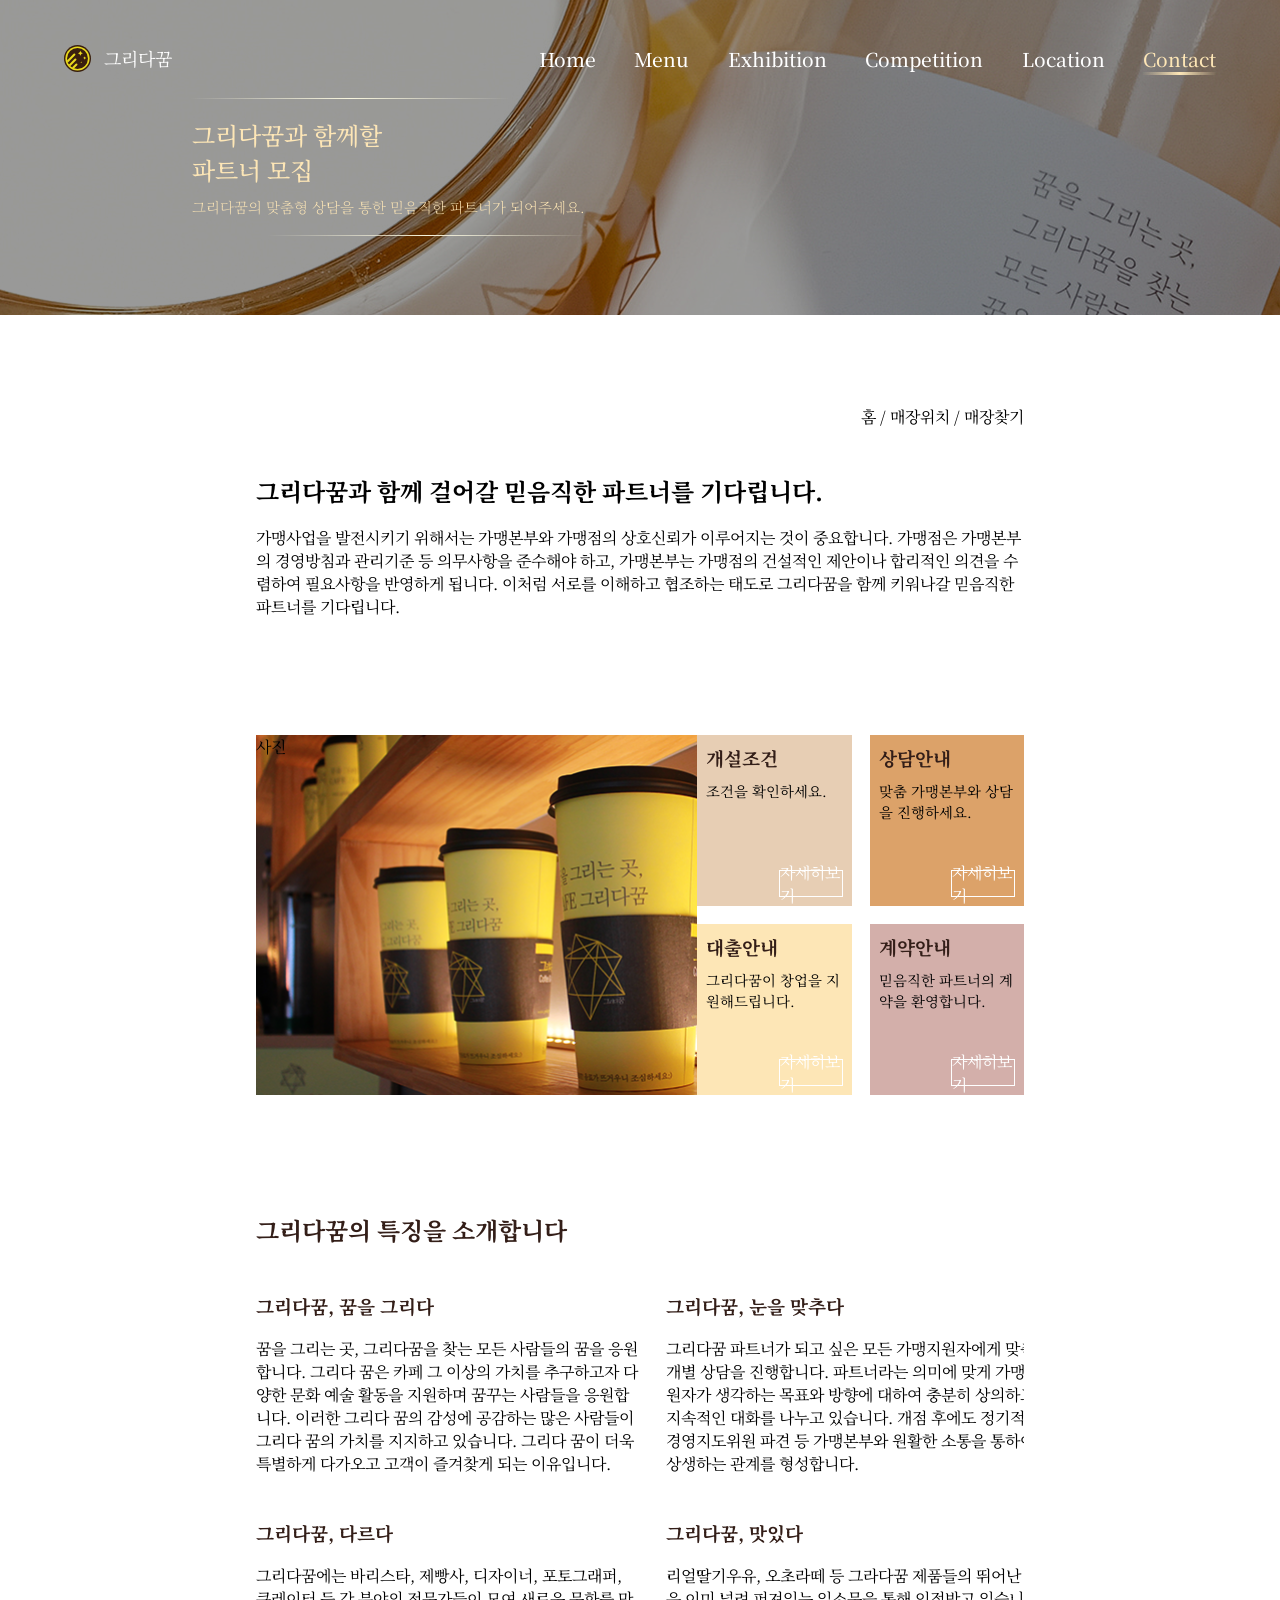
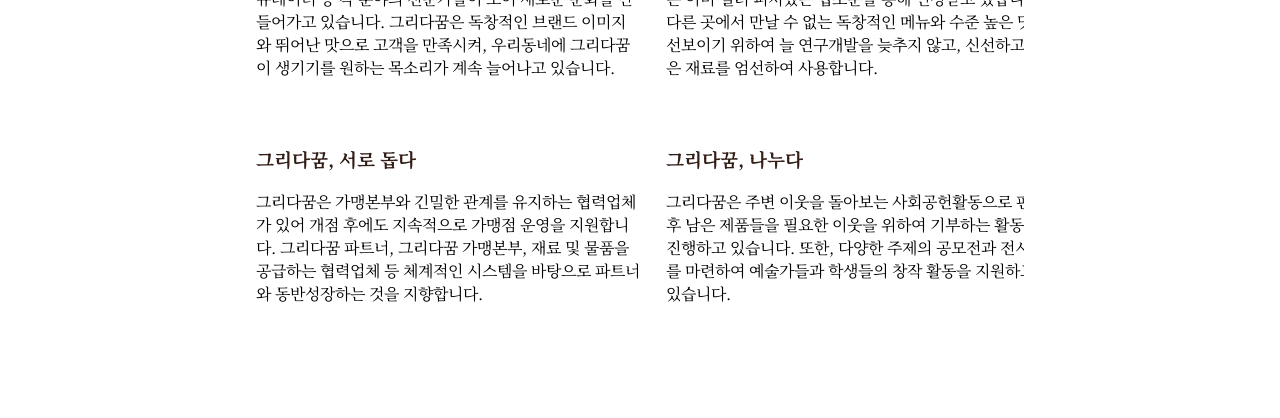
==== contact.html @ 15a51253 "경로변경" ====
<!DOCTYPE html>
<html lang="en">
<head>
  <meta charset="UTF-8">
  <meta http-equiv="X-UA-Compatible" content="IE=edge">
  <meta name="viewport" content="width=device-width, initial-scale=1.0">
  <title>Document</title>
  <link rel="stylesheet" href="./css/form.css">
  <link rel="stylesheet" href="./css/contact.css">
</head>
<body>
  <header>
    <nav>
      <div id="title">
        <div>
          <img src="./css/image/cafe_logo.svg" alt="">
        </div>
        <h1>그리다꿈</h1>
      </div>
      <ul id="menu">
          <li>
            <h2>
              <a href="./index.html">Home</a>
            </h2>
            <ul class="menu_sub">
              <li>
                <a href="./index.html">소개</a>
              </li>
            </ul>
          </li>
          <li>
            <h2>
              <a href="./menu.html">Menu</a>
            </h2>
            <ul class="menu_sub">
              <li>
                <a href="./menu-coffee.html">커피</a>
              </li>
              <li>
                <a href="./menu-coffee.html">음료</a>
              </li>
              <li>
                <a href="./menu-coffee.html">차</a>
              </li>
              <li>
                <a href="./menu-coffee.html">디저트</a>
              </li>
            </ul>
          </li>
          <li>
            <h2>
              <a href="./Exhibition.html">Exhibition</a>
            </h2>
            <ul class="menu_sub">
              <li>
                <a href="./Exhibition.html">전시목록</a>
              </li>
              <li>
                <a href="./exhibition-sub.html">전시일정</a>
              </li>
              <li>
                <a href="./exhibition-review.html">후기</a>
              </li>
            </ul>
          </li>
          <li>
            <h2>
              <a href="./competition.html">Competition</a>
            </h2>
            <ul class="menu_sub">
              <li>
                <a href="./competition.html">공모전일정</a>
              </li>
              <li>
                <a href="./competition.html">수상작품</a>
              </li>
              <li>
                <a href="./competition.html">응모하기</a>
              </li>
            </ul>
          </li>
          <li>
            <h2>
              <a href="./location.html">Location</a>
            </h2>
            <ul class="menu_sub">
              <li>
                <a href="./location.html">매장안내</a>
              </li>
            </ul>
          </li>
          <li>
            <h2>
              <a href="./contact.html">Contact</a>
            </h2>
            <ul class="menu_sub">
              <li>
                <a href="./contact.html">가맹안내</a>
              </li>
            </ul>
          </li>
        <div id="menuBg"></div>
        </ul>
    </nav>
    <section>
    </section>
  </header>
  <main>
    <div id="headBg">
      <div>
        <div class="dark"></div>
        <div class="menu-left">
          <div>
            <div class="menu-line"></div>
            <div>
              <h2>그리다꿈과 함께할</br>파트너 모집</h2>
              <p>그리다꿈의 맞춤형 상담을 통한 믿음직한 파트너가 되어주세요.</p>
            </div>
            <div class="menu-line"></div>
          </div>
        </div>
      </div>
    </div>
    <section>
      <div>
        <p>홈 / 매장위치 / 매장찾기</p>
      </div>
      <div>
        <div>
          <h2>그리다꿈과 함께 걸어갈 믿음직한 파트너를 기다립니다.</h2>
          <p>가맹사업을 발전시키기 위해서는 가맹본부와 가맹점의 상호신뢰가 이루어지는 것이 중요합니다. 가맹점은 가맹본부의 경영방침과 관리기준 등 의무사항을 준수해야 하고, 가맹본부는 가맹점의 건설적인 제안이나 
            합리적인 의견을 수렴하여 필요사항을 반영하게 됩니다. 이처럼 서로를 이해하고 협조하는 태도로 그리다꿈을 함께 키워나갈 믿음직한 파트너를 기다립니다.</p>
        </div>
        <div>
          <div>사진</div>
          <div>
            <div class="contactBox">
              <div>
                <h3>개설조건</h3>
                <p>조건을 확인하세요.</p>
              </div>
              <div>
                <div>자세히보기</div>
              </div>
            </div>
            <div class="contactBox">
              <div>
                <h3>상담안내</h3>
                <p>맞춤 가맹본부와 상담을 진행하세요.</p>
              </div>
              <div>
                <div>자세히보기</div>
              </div>
            </div>
            <div class="contactBox">
              <div>
                <h3>대출안내</h3>
                <p>그리다꿈이 창업을 지원해드립니다.</p>
              </div>
              <div>
                <div>자세히보기</div>
              </div>
            </div>
            <div class="contactBox">
              <div>
                <h3>계약안내</h3>
                <p>믿음직한 파트너의 계약을 환영합니다.</p>
              </div>
              <div>
                <div>자세히보기</div>
              </div>
            </div>
          </div>
        </div>
        <div>
          <h2>그리다꿈의 특징을 소개합니다</h2>
          <div>

            <div>
              <h3>그리다꿈, 꿈을 그리다</h3>
              <p>꿈을 그리는 곳, 그리다꿈을 찾는 모든 사람들의 꿈을 응원합니다. 그리다 꿈은 카페 그 이상의 가치를 추구하고자 다양한 문화 예술 
                활동을 지원하며 꿈꾸는 사람들을 응원합니다. 이러한 그리다 꿈의 감성에 공감하는 많은 사람들이 그리다 꿈의 가치를 지지하고 있습니다. 그리다 꿈이 더욱 특별하게 다가오고 고객이 즐겨찾게 되는 이유입니다.</p>
            </div>
            <div>
              <h3>그리다꿈, 눈을 맞추다</h3>
              <p>그리다꿈 파트너가 되고 싶은 모든 가맹지원자에게 맞춤식 개별 
                상담을 진행합니다. 파트너라는 의미에 맞게 가맹지원자가 생각하는 목표와 방향에 대하여 충분히 상의하고 지속적인 대화를 나누고 있습니다. 개점 후에도 정기적인 경영지도위원 파견 등 가맹본부와 원활한 소통을 통하여 상생하는 관계를 형성합니다.</p>
            </div>
            <div>
              <h3>그리다꿈, 다르다</h3>
              <p>그리다꿈에는 바리스타, 제빵사, 디자이너, 포토그래퍼, 큐레이터 등 각 분야의 전문가들이 모여 새로운 문화를 만들어가고 있습니다. 그리다꿈은 독창적인 브랜드 이미지와 뛰어난 맛으로 고객을 만족시켜, 우리동네에 그리다꿈이 생기기를 원하는 목소리가 계속 늘어나고 있습니다.</p>
            </div>
            <div>
              <h3>그리다꿈, 맛있다</h3>
              <p>리얼딸기우유, 오초라떼 등 그라다꿈 제품들의 뛰어난 맛은 이미 널려 퍼져있는 입소문을 통해 인정받고 있습니다. 다른 곳에서 만날 수 없는 독창적인 메뉴와 수준 높은 맛을 선보이기 위하여 늘 연구개발을 늦추지 않고, 신선하고 좋은 재료를 엄선하여 사용합니다.</p>
            </div>
            <div>
              <h3>그리다꿈, 서로 돕다</h3>
              <p>그리다꿈은 가맹본부와 긴밀한 관계를 유지하는 협력업체가 있어 개점 후에도 지속적으로 가맹점 운영을 지원합니다. 그리다꿈 파트너, 그리다꿈 가맹본부, 재료 및 물품을 공급하는 협력업체 등 체계적인 시스템을 바탕으로 파트너와 동반성장하는 것을 지향합니다.</p>
            </div>
            <div>
              <h3>그리다꿈, 나누다</h3>
              <p>그리다꿈은 주변 이웃을 돌아보는 사회공헌활동으로 판매 후 남은 제품들을 필요한 이웃을 위하여 기부하는 활동을 진행하고 있습니다. 또한, 다양한 주제의 공모전과 전시회를 마련하여 예술가들과 학생들의 창작 활동을 지원하고 있습니다.</p>
            </div>
          </div>
        </div>
      </div>
    </section>
  </main>
  <script type="module" src="./js/form.js"></script>
  <script type="module" src="./js/contact.js"></script>
</body>
</html>
---- css/form.css ----
@import url("https://fonts.googleapis.com/css2?family=Noto+Serif+KR:wght@200;300;400;500;600;700;900&display=swap");
* {
  margin: 0;
  padding: 0;
  box-sizing: border-box;
  font-family: "Noto Serif KR", serif;
  list-style: none;
}

a {
  text-decoration: none;
}

:root {
  --color-1:#fff;
  --color-2:#331E18;
  --color-3:#FDE6B6;
  --color-4:#BCA1A1;
  --color-5:#3CB371;
  --color-5:#fff;
}

header {
  width: 100vw;
  position: fixed;
  top: 0;
  height: 30vh;
  padding-top: 5vh;
  display: flex;
  align-items: center;
  flex-direction: column;
  z-index: 10;
}
header > nav {
  width: 90vw;
  display: flex;
  justify-content: space-between;
}
header > nav > #title {
  display: flex;
  flex-direction: row;
}
header > nav > #title > div:nth-child(1) {
  width: 3vh;
  height: 3vh;
  display: flex;
  align-items: center;
  justify-content: center;
}
header > nav > #title > div:nth-child(1) > img {
  width: 100%;
}
header > nav > #title > h1 {
  font-size: 2vh;
  color: var(--color-1);
  margin-left: 1vw;
  font-weight: 400;
}
header > nav > #menu {
  display: flex;
}
header > nav > #menu > li {
  margin-left: 3vw;
}
header > nav > #menu > li > h2 {
  font-size: 1.2rem;
  font-weight: 500;
}
header > nav > #menu > li > h2 > a {
  color: var(--color-1);
}
header > nav > #menu > li > ul {
  margin-top: 3vh;
  display: flex;
  flex-direction: column;
}

#menuBg {
  width: 100vw;
  justify-content: center;
  z-index: -1;
  display: none;
  position: fixed;
  left: 0;
  background-color: rgba(0, 0, 0, 0.3);
  -webkit-backdrop-filter: blur(10px);
          backdrop-filter: blur(10px);
  top: 0vh;
}

.menu_sub {
  height: 20vh;
  overflow: hidden;
  display: none;
}

.menu_sub > li {
  display: none;
}
.menu_sub > li > a {
  color: var(--color-1);
}

::-webkit-scrollbar {
  display: none;
}/*# sourceMappingURL=form.css.map */
---- css/contact.css ----
#menu > li:nth-child(6) > h2 > a {
  color: var(--color-3);
  border-bottom: 3px solid;
  -o-border-image: linear-gradient(to right, rgba(253, 230, 182, 0), rgb(253, 230, 182), rgba(253, 230, 182, 0));
     border-image: linear-gradient(to right, rgba(253, 230, 182, 0), rgb(253, 230, 182), rgba(253, 230, 182, 0));
  border-image-slice: 1;
}

main {
  width: 100vw;
  display: flex;
  overflow-x: hidden;
  flex-direction: column;
  align-items: center;
  margin-bottom: 10vh;
}
main > section {
  margin-top: 10vh;
  width: 60vw;
  overflow-x: hidden;
}
main > section > div:nth-child(1) {
  display: flex;
  justify-content: flex-end;
}
main > section > div:nth-child(2) {
  margin-top: 5vh;
}
main > section > div:nth-child(2) > div:nth-child(1) > p {
  margin-top: 2vh;
}
main > section > div:nth-child(2) > div:nth-child(2) {
  margin-top: 13vh;
  display: flex;
  justify-content: space-between;
  flex-direction: row;
}
main > section > div:nth-child(2) > div:nth-child(2) > div:nth-child(1) {
  width: 38vw;
  height: 40vh;
  background-color: gray;
  background-image: url("./image/contact1.png");
  background-size: cover;
}
main > section > div:nth-child(2) > div:nth-child(2) > div:nth-child(2) {
  display: grid;
  width: 40vh;
  height: 40vh;
  grid-template-columns: 1fr 1fr;
  grid-template-rows: 1fr 1fr;
  gap: 2vh;
}
main > section > div:nth-child(2) > div:nth-child(2) > div:nth-child(2) > div {
  padding: 1vh;
  display: flex;
  flex-direction: column;
  justify-content: space-between;
}
main > section > div:nth-child(2) > div:nth-child(2) > div:nth-child(2) > div > div:nth-child(1) > h3 {
  color: var(--color-2);
}
main > section > div:nth-child(2) > div:nth-child(2) > div:nth-child(2) > div > div:nth-child(1) > p {
  margin-top: 1vh;
  font-size: 0.9rem;
}
main > section > div:nth-child(2) > div:nth-child(2) > div:nth-child(2) > div > div:nth-child(2) {
  display: flex;
  justify-content: flex-end;
}
main > section > div:nth-child(2) > div:nth-child(2) > div:nth-child(2) > div > div:nth-child(2) > div {
  height: 3vh;
  width: 5vw;
  border: 1px solid white;
  display: flex;
  align-items: center;
  justify-content: center;
  color: white;
}
main > section > div:nth-child(2) > div:nth-child(3) {
  margin-top: 13vh;
  color: var(--color-2);
}
main > section > div:nth-child(2) > div:nth-child(3) > div:nth-child(2) {
  margin-top: 3vh;
  display: grid;
  grid-template-rows: 1fr 1fr 1fr;
  grid-template-columns: 1fr 1fr;
  gap: 2vw;
}
main > section > div:nth-child(2) > div:nth-child(3) > div:nth-child(2) > div {
  width: 30vw;
  margin-top: 2vh;
  color: var(--color-2);
}
main > section > div:nth-child(2) > div:nth-child(3) > div:nth-child(2) > div > p {
  color: #000;
  margin-top: 2vh;
}

#headBg {
  height: 35vh;
  width: 100vw;
}
#headBg > div:nth-child(1) {
  position: absolute;
  z-index: -1;
}
#headBg > div:nth-child(1) > .dark {
  height: 35vh;
  width: 100vw;
  position: absolute;
  background-color: rgba(0, 0, 0, 0.4);
}
#headBg > div:nth-child(1) > div:nth-child(2) {
  height: 35vh;
  width: 100vw;
  background-image: url("./image/page-bg/contactBg.png");
}

.menu-left {
  width: 100vw;
  display: flex;
  flex-direction: column;
  justify-content: center;
  align-items: flex-start;
}
.menu-left > div {
  margin-top: 2vh;
  margin-left: 15vw;
  position: absolute;
  display: flex;
  flex-direction: column;
  align-items: center;
  justify-content: space-between;
}
.menu-left > div > div:nth-child(1) {
  position: relative;
  left: -3vw;
}
.menu-left > div > div:nth-child(2) {
  color: var(--color-3);
}
.menu-left > div > div:nth-child(2) > h2 {
  font-weight: 500;
  font-size: 1.5rem;
}
.menu-left > div > div:nth-child(2) > p {
  margin-top: 1vh;
  font-size: 0.9rem;
  font-weight: 100;
}
.menu-left > div > div:nth-child(3) {
  position: relative;
  left: 3vw;
}

.menu-line {
  width: 25vw;
  height: 1px;
  margin: 2vh;
  background: linear-gradient(to right, rgba(249, 246, 222, 0), rgb(249, 246, 222), rgba(249, 246, 222, 0));
}

h3 {
  color: var(--color-2);
}/*# sourceMappingURL=contact.css.map */
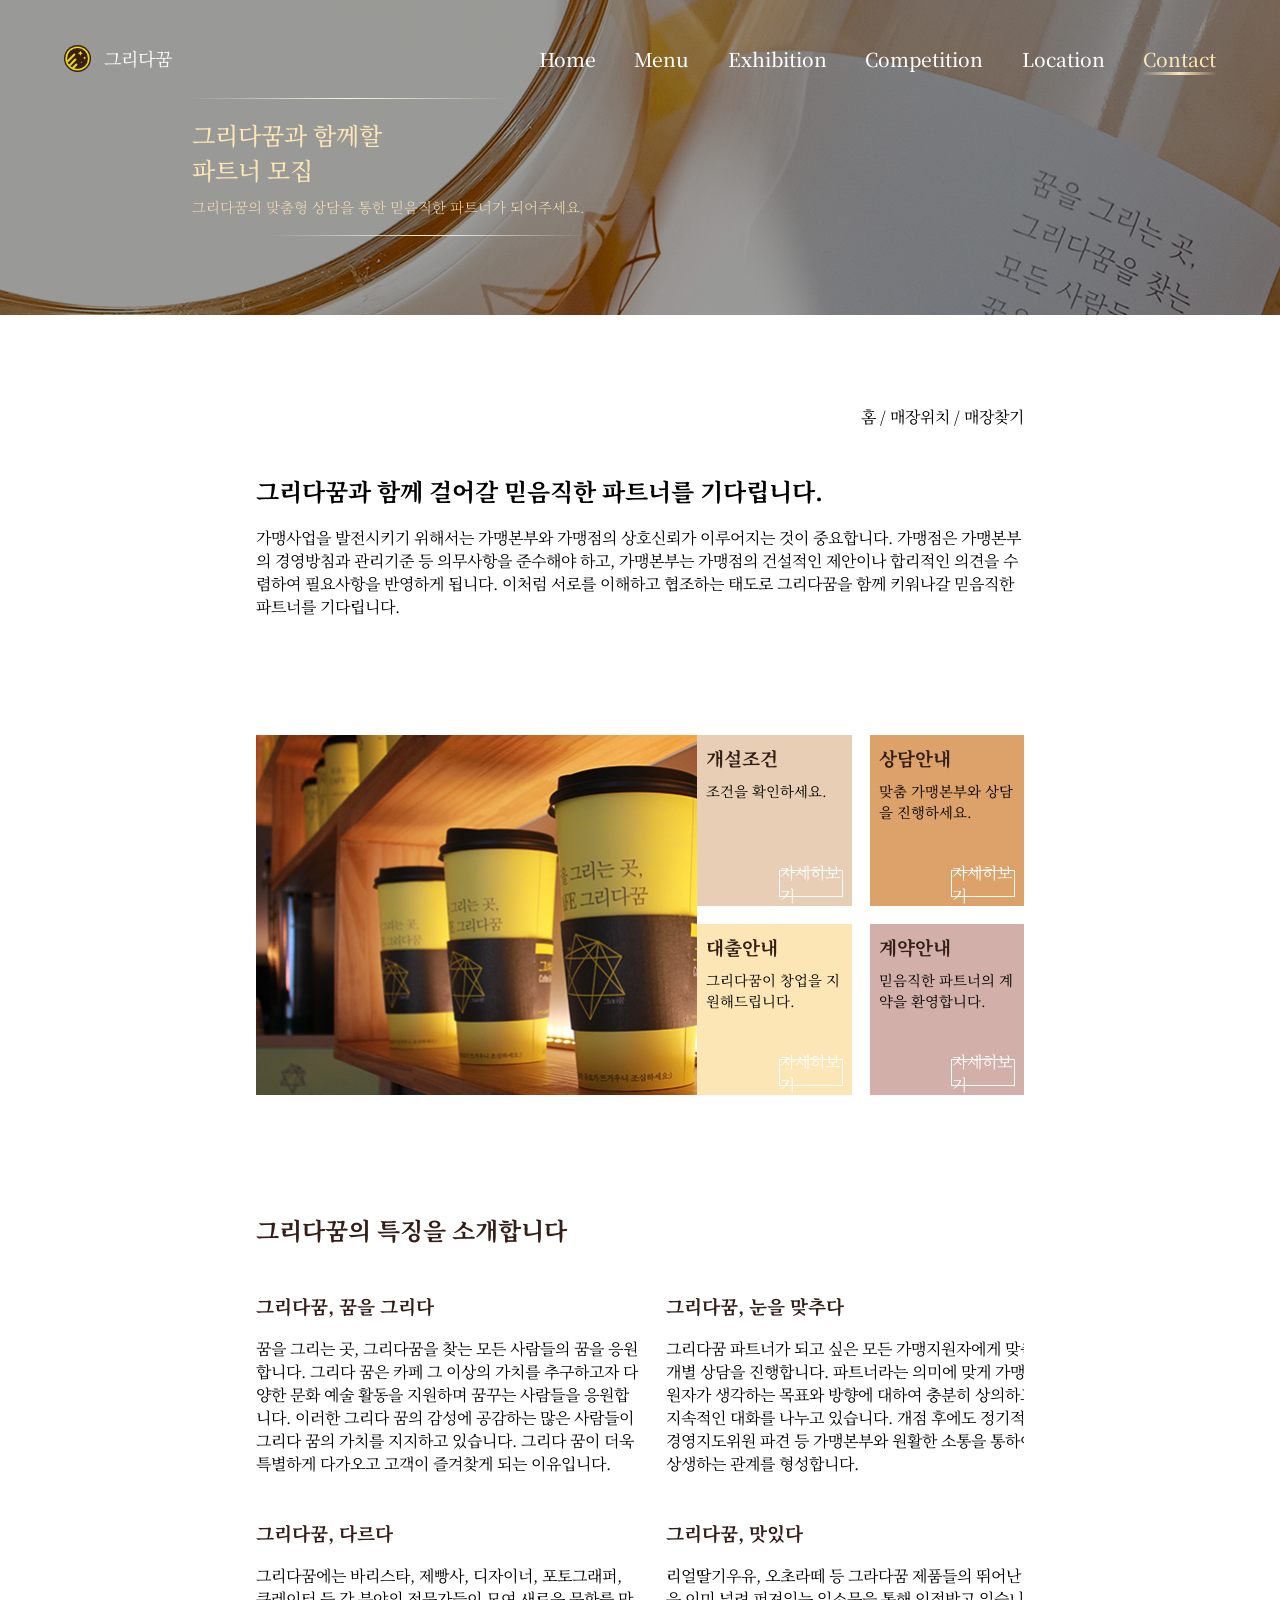
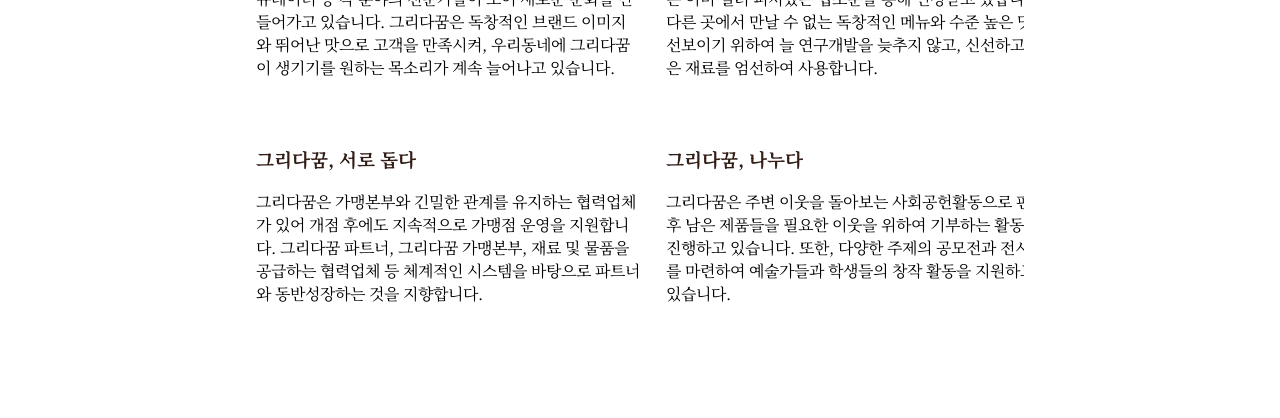
==== commit ec92ffb8: "사진 텍스트 삭제" ====
--- a/contact.html
+++ b/contact.html
@@ -132,7 +132,7 @@
             합리적인 의견을 수렴하여 필요사항을 반영하게 됩니다. 이처럼 서로를 이해하고 협조하는 태도로 그리다꿈을 함께 키워나갈 믿음직한 파트너를 기다립니다.</p>
         </div>
         <div>
-          <div>사진</div>
+          <div></div>
           <div>
             <div class="contactBox">
               <div>
